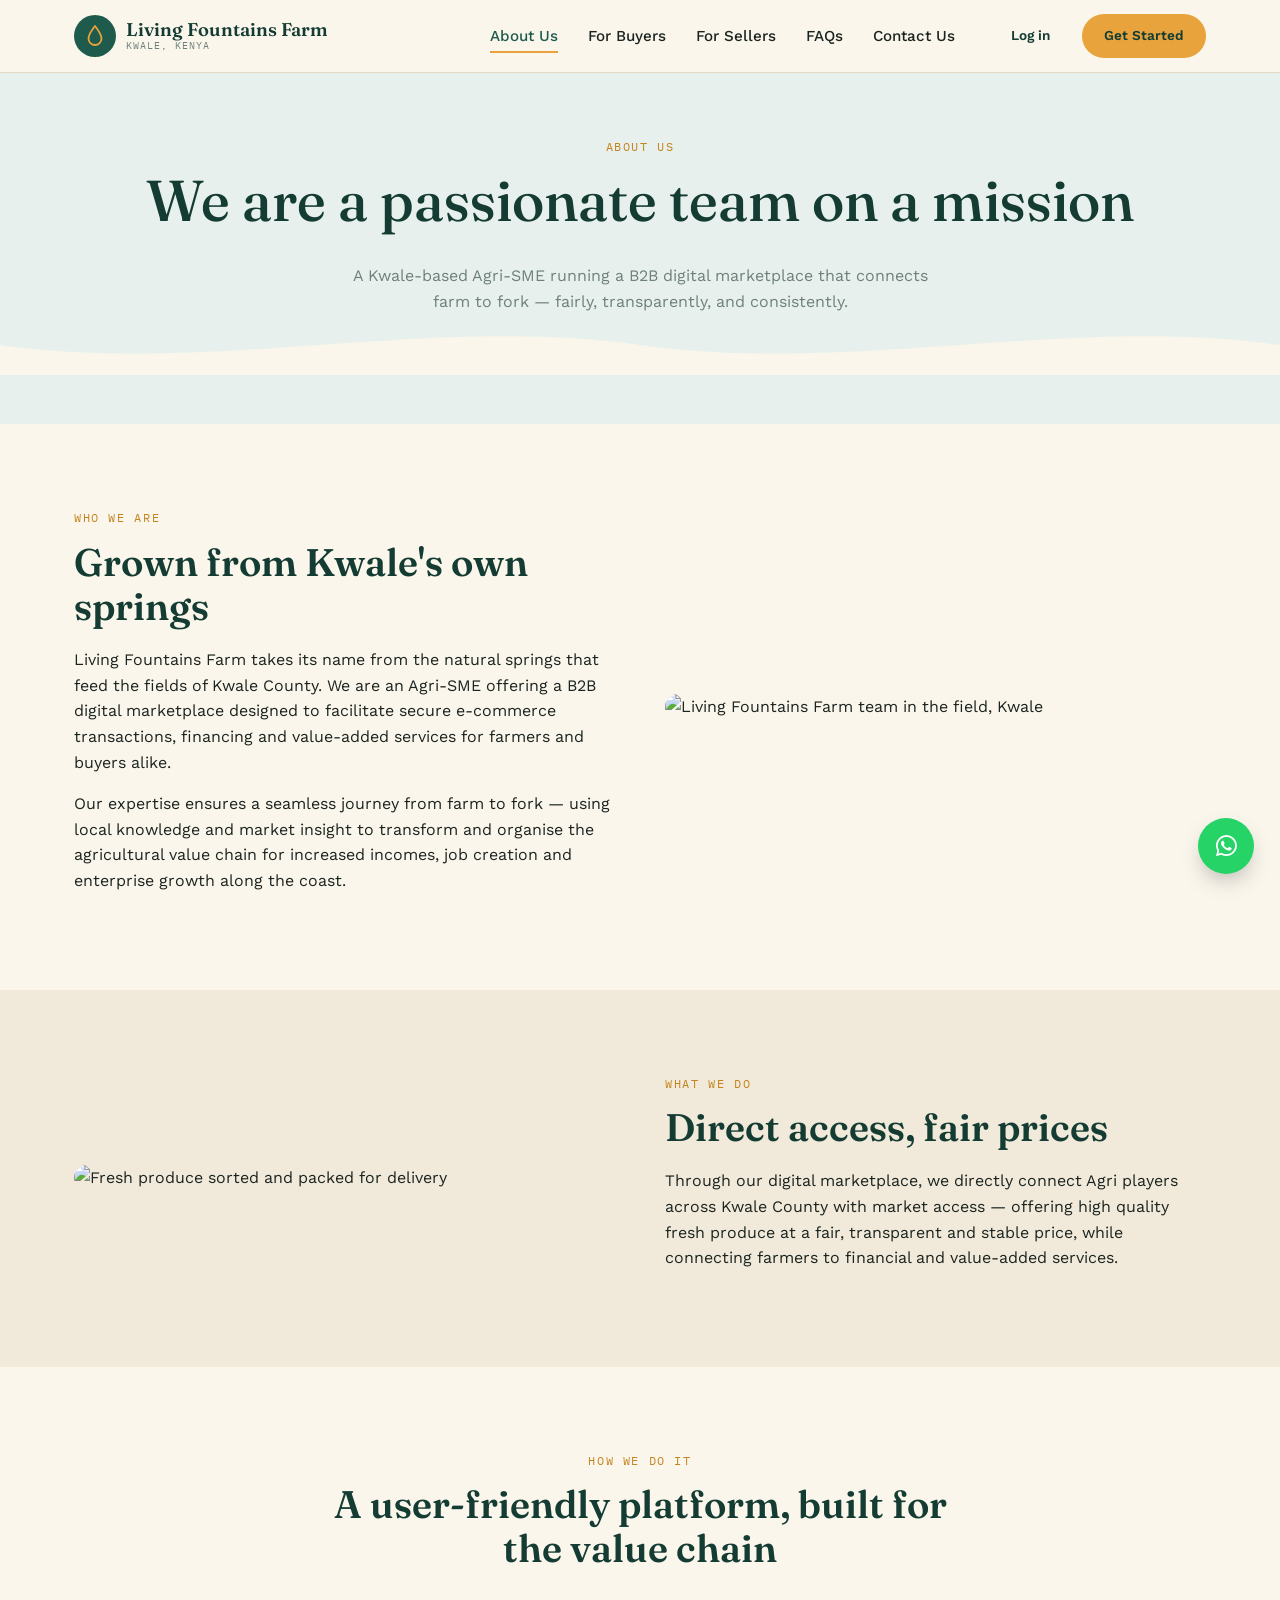
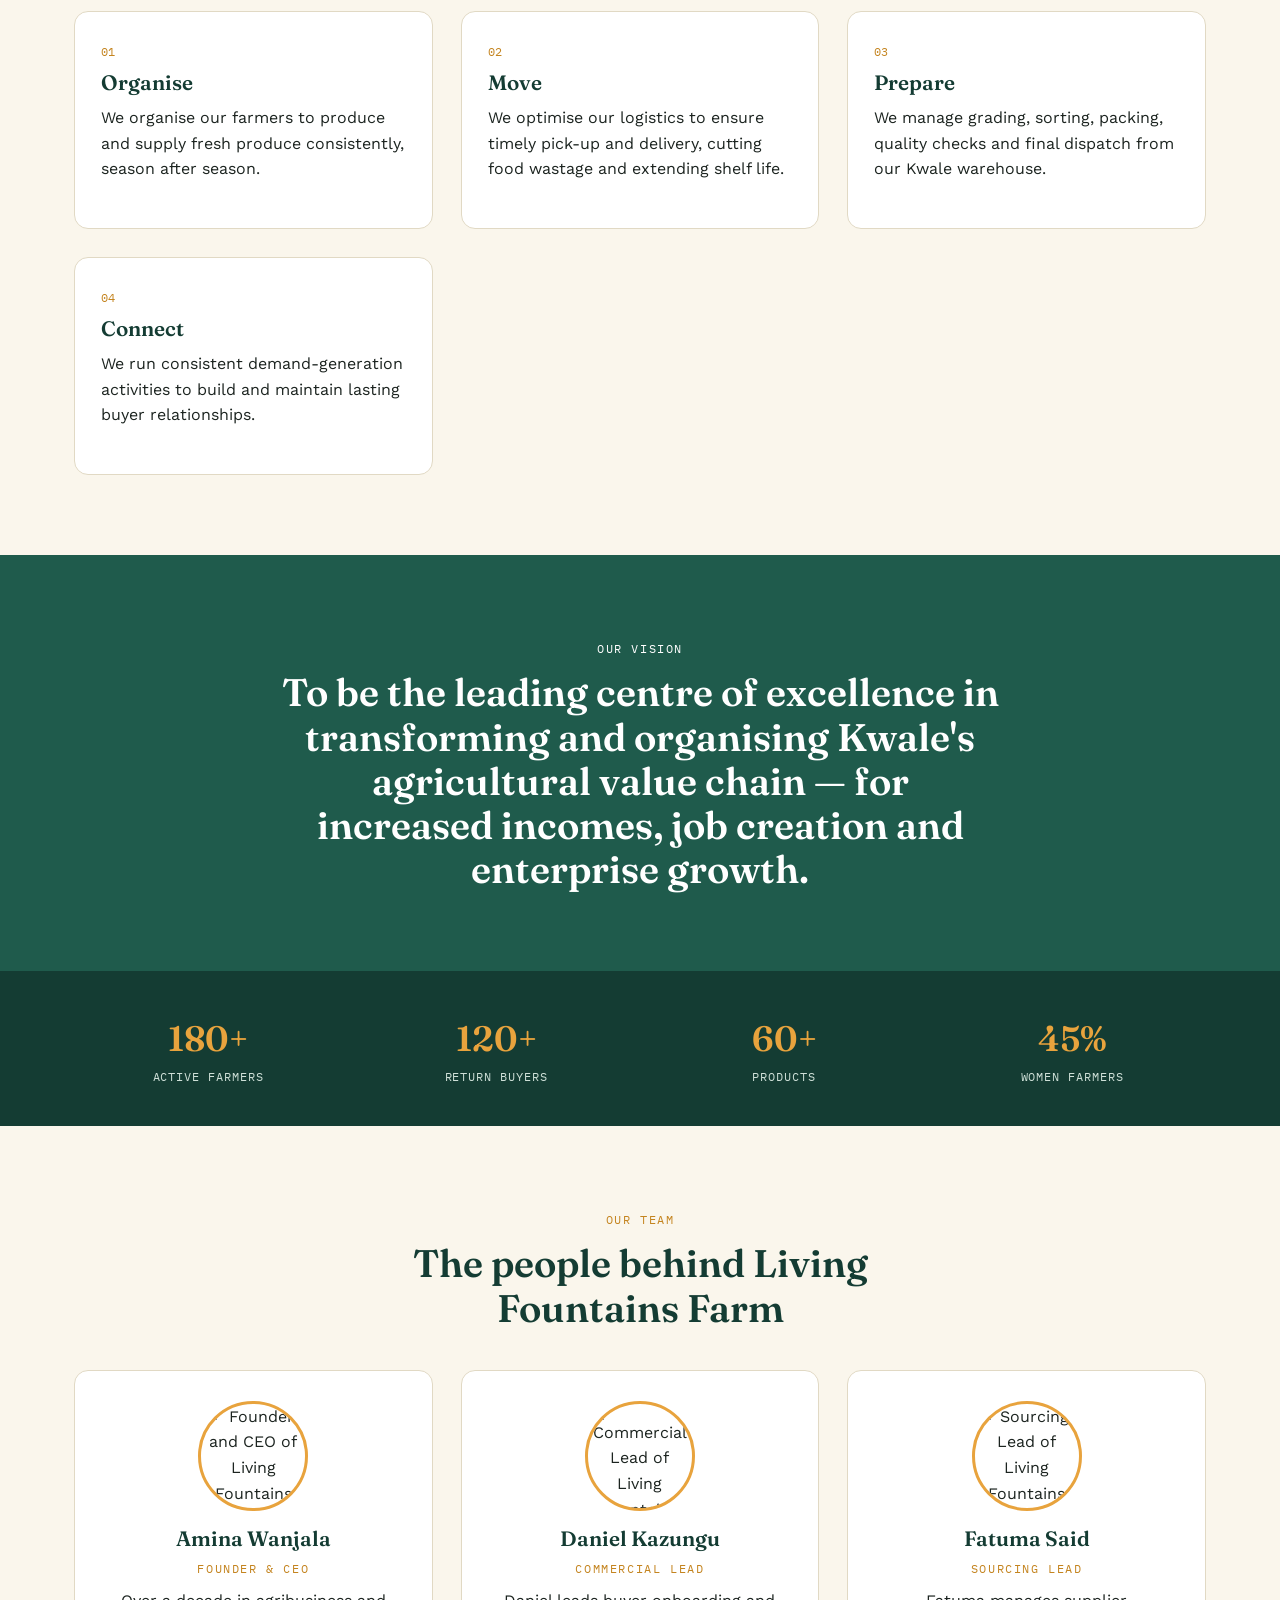
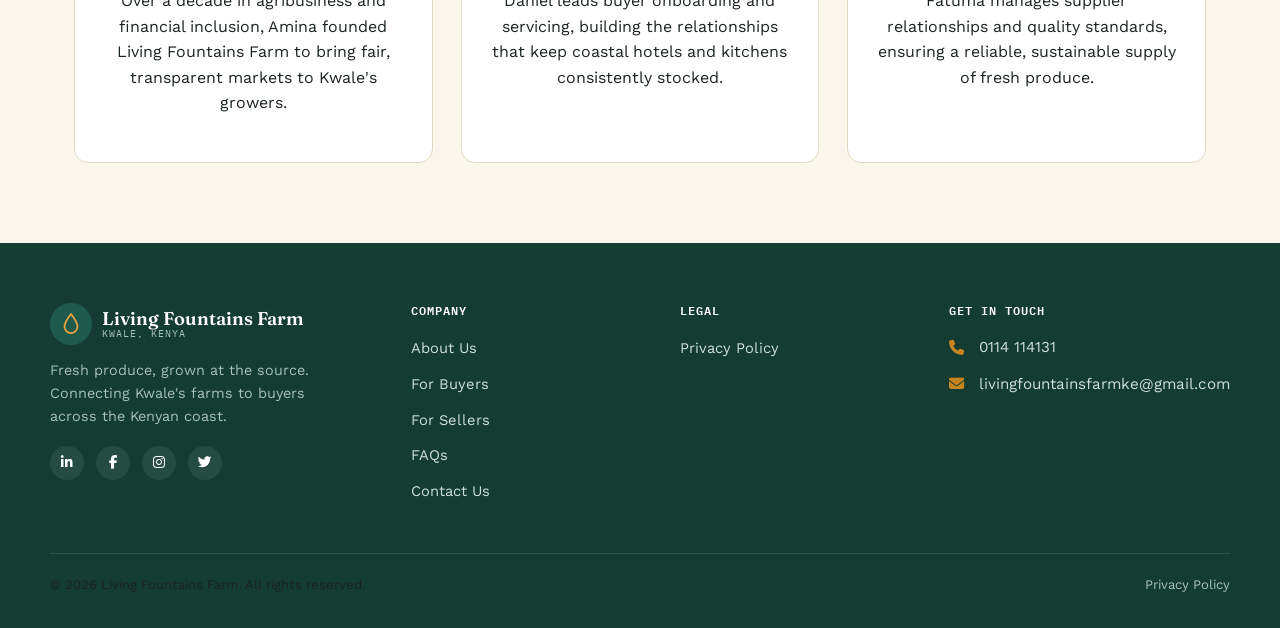
==== about.html @ 210768a9 "Add files via upload" ====
<!DOCTYPE html>
<html lang="en">
<head>
<meta charset="UTF-8">
<meta name="viewport" content="width=device-width, initial-scale=1.0, viewport-fit=cover">
<title>About Us · Living Fountains Farm</title>
<meta name="description" content="Living Fountains Farm is a Kwale-based agri-marketplace connecting local farmers to buyers with fair pricing and reliable logistics.">
<link rel="canonical" href="https://livingfountainsfarm.co.ke/about.html">
<link href="https://fonts.googleapis.com/css2?family=Fraunces:ital,opsz,wght@0,9..144,400;0,9..144,500;0,9..144,600;0,9..144,700;1,9..144,500&family=Work+Sans:wght@300;400;500;600;700&family=IBM+Plex+Mono:wght@400;500&display=swap" rel="stylesheet">
<link rel="stylesheet" href="https://cdnjs.cloudflare.com/ajax/libs/font-awesome/6.5.1/css/all.min.css">
<link rel="stylesheet" href="style.css">
</head>
<body>

<header class="header">
  <div class="navbar">
    <a href="index.html" class="logo-link">
      <span class="logo-mark"><svg viewBox="0 0 24 24" fill="none" stroke="#E8A33D" stroke-width="1.8" stroke-linecap="round" stroke-linejoin="round"><path d="M12 2c0 0-6.5 8.2-6.5 12.5A6.5 6.5 0 0012 21a6.5 6.5 0 006.5-6.5C18.5 10.2 12 2 12 2z"/></svg></span>
      <span class="logo-text">Living Fountains Farm<span>Kwale, Kenya</span></span>
    </a>
    <div class="nav-menu-wrap" id="navMenu">
      <ul class="nav-links">
        <li><a href="about.html" class="active">About Us</a></li>
        <li><a href="for-buyers.html">For Buyers</a></li>
        <li><a href="for-sellers.html">For Sellers</a></li>
        <li><a href="faqs.html">FAQs</a></li>
        <li><a href="contact.html">Contact Us</a></li>
      </ul>
      <div class="nav-right">
        <a href="login.html" class="btn btn-ghost btn-small">Log in</a>
        <a href="get-started.html" class="btn btn-primary btn-small">Get Started</a>
      </div>
    </div>
    <button class="hamburger" id="hamburger" aria-label="Toggle menu"><span class="bar"></span><span class="bar"></span><span class="bar"></span></button>
  </div>
</header>

<section class="page-hero">
  <div class="container">
    <span class="eyebrow">About Us</span>
    <h1>We are a passionate team on a mission</h1>
    <p>A Kwale-based Agri-SME running a B2B digital marketplace that connects farm to fork — fairly, transparently, and consistently.</p>
  </div>
  <div class="wave-divider"><svg viewBox="0 0 1200 60" preserveAspectRatio="none"><path d="M0,30 C200,60 400,0 600,30 C800,60 1000,0 1200,30 L1200,60 L0,60 Z" fill="#FAF6EC"></path></svg></div>
</section>

<section class="section">
  <div class="container two-col">
    <div>
      <span class="eyebrow">Who we are</span>
      <h2>Grown from Kwale's own springs</h2>
      <p>Living Fountains Farm takes its name from the natural springs that feed the fields of Kwale County. We are an Agri-SME offering a B2B digital marketplace designed to facilitate secure e-commerce transactions, financing and value-added services for farmers and buyers alike.</p>
      <p>Our expertise ensures a seamless journey from farm to fork — using local knowledge and market insight to transform and organise the agricultural value chain for increased incomes, job creation and enterprise growth along the coast.</p>
    </div>
    <img src="https://picsum.photos/seed/lff-about-team/700/520" alt="Living Fountains Farm team in the field, Kwale">
  </div>
</section>

<section class="section section-alt">
  <div class="container two-col">
    <img src="https://picsum.photos/seed/lff-produce/700/520" alt="Fresh produce sorted and packed for delivery">
    <div>
      <span class="eyebrow">What we do</span>
      <h2>Direct access, fair prices</h2>
      <p>Through our digital marketplace, we directly connect Agri players across Kwale County with market access — offering high quality fresh produce at a fair, transparent and stable price, while connecting farmers to financial and value-added services.</p>
    </div>
  </div>
</section>

<section class="section">
  <div class="container">
    <div class="section-head center">
      <span class="eyebrow">How we do it</span>
      <h2>A user-friendly platform, built for the value chain</h2>
    </div>
    <div class="card-grid">
      <div class="card">
        <span class="card-num">01</span>
        <h3>Organise</h3>
        <p>We organise our farmers to produce and supply fresh produce consistently, season after season.</p>
      </div>
      <div class="card">
        <span class="card-num">02</span>
        <h3>Move</h3>
        <p>We optimise our logistics to ensure timely pick-up and delivery, cutting food wastage and extending shelf life.</p>
      </div>
      <div class="card">
        <span class="card-num">03</span>
        <h3>Prepare</h3>
        <p>We manage grading, sorting, packing, quality checks and final dispatch from our Kwale warehouse.</p>
      </div>
      <div class="card">
        <span class="card-num">04</span>
        <h3>Connect</h3>
        <p>We run consistent demand-generation activities to build and maintain lasting buyer relationships.</p>
      </div>
    </div>
  </div>
</section>

<section class="section section-teal">
  <div class="container center">
    <span class="eyebrow">Our vision</span>
    <h2 style="max-width:720px; margin:0 auto;">To be the leading centre of excellence in transforming and organising Kwale's agricultural value chain — for increased incomes, job creation and enterprise growth.</h2>
  </div>
</section>

<section class="stats-strip">
  <div class="container stats-grid">
    <div><div class="stat-num">180+</div><div class="stat-label">Active Farmers</div></div>
    <div><div class="stat-num">120+</div><div class="stat-label">Return Buyers</div></div>
    <div><div class="stat-num">60+</div><div class="stat-label">Products</div></div>
    <div><div class="stat-num">45%</div><div class="stat-label">Women Farmers</div></div>
  </div>
</section>

<section class="section">
  <div class="container">
    <div class="section-head center">
      <span class="eyebrow">Our team</span>
      <h2>The people behind Living Fountains Farm</h2>
    </div>
    <div class="card-grid">
      <div class="card center">
        <img src="https://picsum.photos/seed/lff-founder1/200/200" alt="Founder and CEO of Living Fountains Farm" style="width:110px;height:110px;border-radius:50%;margin:0 auto 16px;object-fit:cover;border:3px solid var(--lf-gold);">
        <h3 style="margin-bottom:4px;">Amina Wanjala</h3>
        <p class="eyebrow" style="margin-bottom:10px;">Founder &amp; CEO</p>
        <p>Over a decade in agribusiness and financial inclusion, Amina founded Living Fountains Farm to bring fair, transparent markets to Kwale's growers.</p>
      </div>
      <div class="card center">
        <img src="https://picsum.photos/seed/lff-founder2/200/200" alt="Commercial Lead of Living Fountains Farm" style="width:110px;height:110px;border-radius:50%;margin:0 auto 16px;object-fit:cover;border:3px solid var(--lf-gold);">
        <h3 style="margin-bottom:4px;">Daniel Kazungu</h3>
        <p class="eyebrow" style="margin-bottom:10px;">Commercial Lead</p>
        <p>Daniel leads buyer onboarding and servicing, building the relationships that keep coastal hotels and kitchens consistently stocked.</p>
      </div>
      <div class="card center">
        <img src="https://picsum.photos/seed/lff-founder3/200/200" alt="Sourcing Lead of Living Fountains Farm" style="width:110px;height:110px;border-radius:50%;margin:0 auto 16px;object-fit:cover;border:3px solid var(--lf-gold);">
        <h3 style="margin-bottom:4px;">Fatuma Said</h3>
        <p class="eyebrow" style="margin-bottom:10px;">Sourcing Lead</p>
        <p>Fatuma manages supplier relationships and quality standards, ensuring a reliable, sustainable supply of fresh produce.</p>
      </div>
    </div>
  </div>
</section>

<footer class="footer">
  <div class="container footer-top">
    <div class="footer-grid">
      <div class="footer-col">
        <div class="logo-link" style="margin-bottom:14px;">
          <span class="logo-mark"><svg viewBox="0 0 24 24" fill="none" stroke="#E8A33D" stroke-width="1.8" stroke-linecap="round" stroke-linejoin="round"><path d="M12 2c0 0-6.5 8.2-6.5 12.5A6.5 6.5 0 0012 21a6.5 6.5 0 006.5-6.5C18.5 10.2 12 2 12 2z"/></svg></span>
          <span class="logo-text" style="color:#fff;">Living Fountains Farm<span style="color:#a9c1b6;">Kwale, Kenya</span></span>
        </div>
        <p class="footer-brand-desc">Fresh produce, grown at the source. Connecting Kwale's farms to buyers across the Kenyan coast.</p>
        <div class="social-row">
          <a href="#" aria-label="LinkedIn"><i class="fab fa-linkedin-in"></i></a>
          <a href="#" aria-label="Facebook"><i class="fab fa-facebook-f"></i></a>
          <a href="#" aria-label="Instagram"><i class="fab fa-instagram"></i></a>
          <a href="#" aria-label="Twitter"><i class="fab fa-twitter"></i></a>
        </div>
      </div>
      <div class="footer-col">
        <h4>Company</h4>
        <ul class="footer-links">
          <li><a href="about.html">About Us</a></li>
          <li><a href="for-buyers.html">For Buyers</a></li>
          <li><a href="for-sellers.html">For Sellers</a></li>
          <li><a href="faqs.html">FAQs</a></li>
          <li><a href="contact.html">Contact Us</a></li>
        </ul>
      </div>
      <div class="footer-col">
        <h4>Legal</h4>
        <ul class="footer-links"><li><a href="privacy-policy.html">Privacy Policy</a></li></ul>
      </div>
      <div class="footer-col">
        <h4>Get in touch</h4>
        <div class="footer-contact-item"><i class="fas fa-phone"></i><a href="tel:+254114114131">0114 114131</a></div>
        <div class="footer-contact-item"><i class="fas fa-envelope"></i><a href="mailto:livingfountainsfarmke@gmail.com">livingfountainsfarmke@gmail.com</a></div>
      </div>
    </div>
  </div>
  <div class="container footer-bottom">
    <p>© 2026 Living Fountains Farm. All rights reserved.</p>
    <a href="privacy-policy.html">Privacy Policy</a>
  </div>
</footer>

<a href="https://wa.me/254114114131" class="whatsapp-float" target="_blank" rel="noopener noreferrer" aria-label="Chat on WhatsApp"><i class="fab fa-whatsapp"></i></a>

<script src="script.js"></script>
</body>
</html>
---- style.css ----
/* ==========================================================================
   LIVING FOUNTAINS FARM — Design tokens
   Palette:
     --lf-teal       #1F5B4C  (deep spring-water teal — primary)
     --lf-teal-dark  #143C33  (headers/footer)
     --lf-gold       #E8A33D  (sun-ripened gold — accent / CTA)
     --lf-clay       #B9622A  (soil clay — secondary accent)
     --lf-cream      #FAF6EC  (page background)
     --lf-ink        #1C2420  (text)
     --lf-mist       #6E8079  (muted text)
   Type:
     Display: "Fraunces" (organic serif, grown not manufactured)
     Body:    "Work Sans" (clean, practical)
     Utility: "IBM Plex Mono" (labels, numerals, small caps data)
   Signature element: flowing wave dividers between sections — the "fountain
   line" — echoing the spring source the farm is named for.
   ========================================================================== */

@import url('https://fonts.googleapis.com/css2?family=Fraunces:ital,opsz,wght@0,9..144,400;0,9..144,500;0,9..144,600;0,9..144,700;1,9..144,500&family=Work+Sans:wght@300;400;500;600;700&family=IBM+Plex+Mono:wght@400;500&display=swap');

:root {
  --lf-teal: #1F5B4C;
  --lf-teal-dark: #143C33;
  --lf-teal-tint: #E7F0EC;
  --lf-gold: #E8A33D;
  --lf-gold-dark: #C4841F;
  --lf-clay: #B9622A;
  --lf-cream: #FAF6EC;
  --lf-cream-deep: #F1EADA;
  --lf-ink: #1C2420;
  --lf-mist: #6E8079;
  --lf-border: #E1D9C4;

  --font-display: 'Fraunces', serif;
  --font-body: 'Work Sans', sans-serif;
  --font-mono: 'IBM Plex Mono', monospace;

  --container-max: 1180px;
  --container-padding: 24px;
  --radius: 14px;
  --shadow-subtle: 0 10px 30px -18px rgba(20, 60, 51, 0.35);
}

* { box-sizing: border-box; }

html { scroll-behavior: smooth; }

body {
  margin: 0;
  font-family: var(--font-body);
  color: var(--lf-ink);
  background: var(--lf-cream);
  line-height: 1.6;
  -webkit-font-smoothing: antialiased;
}

img { max-width: 100%; display: block; }

a { color: inherit; }

.container {
  max-width: var(--container-max);
  margin: 0 auto;
  padding: 0 var(--container-padding);
}

h1, h2, h3, h4 {
  font-family: var(--font-display);
  color: var(--lf-teal-dark);
  line-height: 1.15;
  margin: 0 0 0.5em;
  font-weight: 600;
}

h1 { font-size: clamp(2.4rem, 5vw, 3.6rem); font-weight: 500; }
h2 { font-size: clamp(1.8rem, 3.2vw, 2.4rem); }
h3 { font-size: 1.3rem; }

p { margin: 0 0 1em; color: var(--lf-ink); }

.eyebrow {
  font-family: var(--font-mono);
  font-size: 0.72rem;
  letter-spacing: 0.14em;
  text-transform: uppercase;
  color: var(--lf-gold-dark);
  display: inline-block;
  margin-bottom: 12px;
}

/* ---------- Buttons ---------- */
.btn {
  display: inline-flex;
  align-items: center;
  gap: 8px;
  padding: 13px 28px;
  border-radius: 999px;
  font-family: var(--font-body);
  font-weight: 600;
  font-size: 0.95rem;
  text-decoration: none;
  border: 2px solid transparent;
  cursor: pointer;
  transition: transform 0.2s ease, box-shadow 0.2s ease, background 0.2s ease;
}
.btn-primary {
  background: var(--lf-gold);
  color: var(--lf-teal-dark);
}
.btn-primary:hover { background: var(--lf-gold-dark); transform: translateY(-2px); box-shadow: 0 10px 22px -10px rgba(196,132,31,0.6); }
.btn-outline {
  background: transparent;
  border-color: var(--lf-teal);
  color: var(--lf-teal);
}
.btn-outline:hover { background: var(--lf-teal); color: #fff; transform: translateY(-2px); }
.btn-ghost {
  background: transparent;
  color: var(--lf-teal-dark);
  padding: 13px 18px;
}
.btn-ghost:hover { color: var(--lf-gold-dark); }
.btn-small { padding: 9px 20px; font-size: 0.85rem; }
.btn-block { width: 100%; justify-content: center; }

/* ---------- Header / Nav ---------- */
.header {
  position: sticky;
  top: 0;
  z-index: 200;
  background: rgba(250, 246, 236, 0.92);
  backdrop-filter: blur(10px);
  border-bottom: 1px solid var(--lf-border);
}
.navbar {
  max-width: var(--container-max);
  margin: 0 auto;
  padding: 14px var(--container-padding);
  display: flex;
  align-items: center;
  justify-content: space-between;
  gap: 20px;
}
.logo-link {
  display: flex;
  align-items: center;
  gap: 10px;
  text-decoration: none;
}
.logo-mark {
  width: 42px;
  height: 42px;
  border-radius: 50%;
  background: var(--lf-teal);
  display: flex;
  align-items: center;
  justify-content: center;
  flex-shrink: 0;
}
.logo-mark svg { width: 24px; height: 24px; }
.logo-text {
  font-family: var(--font-display);
  font-weight: 600;
  font-size: 1.15rem;
  color: var(--lf-teal-dark);
  line-height: 1.1;
}
.logo-text span {
  display: block;
  font-family: var(--font-mono);
  font-size: 0.6rem;
  letter-spacing: 0.1em;
  color: var(--lf-mist);
  font-weight: 400;
  text-transform: uppercase;
}
.nav-links {
  list-style: none;
  display: flex;
  gap: 30px;
  margin: 0;
  padding: 0;
  font-weight: 500;
  font-size: 0.95rem;
}
.nav-links a {
  text-decoration: none;
  color: var(--lf-ink);
  padding: 6px 0;
  border-bottom: 2px solid transparent;
  transition: color 0.2s, border-color 0.2s;
}
.nav-links a:hover,
.nav-links a.active {
  color: var(--lf-teal);
  border-color: var(--lf-gold);
}
.nav-right {
  display: flex;
  align-items: center;
  gap: 10px;
}
.nav-menu-wrap {
  display: flex;
  align-items: center;
  gap: 34px;
}
.hamburger {
  display: none;
  flex-direction: column;
  gap: 5px;
  cursor: pointer;
  background: none;
  border: none;
  padding: 6px;
}
.hamburger .bar {
  width: 24px;
  height: 2px;
  background: var(--lf-teal-dark);
  display: block;
  transition: 0.25s;
}

/* ---------- Hero wave divider (signature element) ---------- */
.wave-divider {
  width: 100%;
  line-height: 0;
  transform: translateY(1px);
}
.wave-divider svg { width: 100%; height: 60px; display: block; }

/* ---------- Hero ---------- */
.hero {
  background: linear-gradient(180deg, var(--lf-teal-tint) 0%, var(--lf-cream) 100%);
  padding: 70px 0 0;
  overflow: hidden;
}
.hero-grid {
  display: grid;
  grid-template-columns: 1.1fr 0.9fr;
  gap: 50px;
  align-items: center;
  padding-bottom: 60px;
}
.hero-title .accent { color: var(--lf-gold-dark); font-style: italic; }
.hero-description { font-size: 1.1rem; color: var(--lf-mist); max-width: 520px; }
.hero-ctas { display: flex; gap: 14px; flex-wrap: wrap; margin: 28px 0 20px; }
.hero-note {
  font-size: 0.85rem;
  color: var(--lf-mist);
  border-left: 3px solid var(--lf-gold);
  padding-left: 12px;
  max-width: 480px;
}
.hero-image {
  position: relative;
  border-radius: 28px;
  overflow: hidden;
  box-shadow: var(--shadow-subtle);
  aspect-ratio: 4/5;
}
.hero-image img { width: 100%; height: 100%; object-fit: cover; }

/* ---------- Stats strip ---------- */
.stats-strip {
  background: var(--lf-teal-dark);
  color: #fff;
  padding: 40px 0;
}
.stats-grid {
  display: grid;
  grid-template-columns: repeat(4, 1fr);
  gap: 20px;
  text-align: center;
}
.stat-num {
  font-family: var(--font-display);
  font-size: 2.2rem;
  color: var(--lf-gold);
  font-weight: 600;
}
.stat-label {
  font-family: var(--font-mono);
  font-size: 0.72rem;
  letter-spacing: 0.08em;
  text-transform: uppercase;
  color: #cfe0d8;
}

/* ---------- Sections ---------- */
.section { padding: 80px 0; }
.section-tight { padding: 50px 0; }
.section-alt { background: var(--lf-cream-deep); }
.section-teal { background: var(--lf-teal); color: #fff; }
.section-teal h2, .section-teal h3, .section-teal .eyebrow { color: #fff; }
.section-teal p { color: #d9e6de; }

.section-head { max-width: 640px; margin: 0 0 40px; }
.section-head.center { margin-left: auto; margin-right: auto; text-align: center; }

/* ---------- Two-column feature ---------- */
.two-col {
  display: grid;
  grid-template-columns: 1fr 1fr;
  gap: 50px;
  align-items: center;
}
.two-col img { border-radius: var(--radius); box-shadow: var(--shadow-subtle); }

/* ---------- Cards ---------- */
.card-grid {
  display: grid;
  grid-template-columns: repeat(3, 1fr);
  gap: 28px;
}
.card {
  background: #fff;
  border: 1px solid var(--lf-border);
  border-radius: var(--radius);
  padding: 30px 26px;
  transition: transform 0.25s, box-shadow 0.25s;
}
.card:hover { transform: translateY(-6px); box-shadow: var(--shadow-subtle); }
.card-num {
  font-family: var(--font-mono);
  font-size: 0.75rem;
  color: var(--lf-gold-dark);
  margin-bottom: 10px;
  display: block;
}
.card-icon {
  width: 46px; height: 46px;
  border-radius: 12px;
  background: var(--lf-teal-tint);
  display: flex; align-items: center; justify-content: center;
  margin-bottom: 16px;
}
.card-icon svg { width: 24px; height: 24px; stroke: var(--lf-teal); }

/* ---------- Checklist ---------- */
.check-list { list-style: none; margin: 0 0 20px; padding: 0; }
.check-list li {
  display: flex;
  gap: 12px;
  margin-bottom: 14px;
  align-items: flex-start;
}
.check-list li::before {
  content: '';
  flex-shrink: 0;
  width: 20px; height: 20px;
  margin-top: 3px;
  border-radius: 50%;
  background: var(--lf-gold);
  background-image: url("data:image/svg+xml,%3Csvg xmlns='http://www.w3.org/2000/svg' viewBox='0 0 24 24' fill='none' stroke='%23143C33' stroke-width='3' stroke-linecap='round' stroke-linejoin='round'%3E%3Cpolyline points='20 6 9 17 4 12'/%3E%3C/svg%3E");
  background-repeat: no-repeat;
  background-position: center;
  background-size: 12px;
}

/* ---------- Testimonial ---------- */
.testimonial {
  background: var(--lf-cream-deep);
  border-radius: 24px;
  padding: 50px;
  position: relative;
}
.testimonial blockquote {
  font-family: var(--font-display);
  font-size: 1.4rem;
  font-style: italic;
  color: var(--lf-teal-dark);
  margin: 0 0 20px;
  line-height: 1.45;
}
.testimonial cite {
  font-family: var(--font-mono);
  font-size: 0.8rem;
  color: var(--lf-mist);
  font-style: normal;
}

/* ---------- Steps (numbered — real sequence) ---------- */
.steps-list { list-style: none; margin: 0; padding: 0; counter-reset: step; }
.steps-list li {
  counter-increment: step;
  display: flex;
  gap: 20px;
  padding: 22px 0;
  border-bottom: 1px solid var(--lf-border);
}
.steps-list li:last-child { border-bottom: none; }
.steps-list li::before {
  content: counter(step);
  font-family: var(--font-display);
  font-size: 1.3rem;
  color: var(--lf-gold-dark);
  width: 40px; height: 40px;
  flex-shrink: 0;
  border: 2px solid var(--lf-gold);
  border-radius: 50%;
  display: flex; align-items: center; justify-content: center;
}

/* ---------- ESG / value tiles ---------- */
.value-grid {
  display: grid;
  grid-template-columns: repeat(3, 1fr);
  gap: 24px;
}
.value-tile {
  background: #fff;
  border-radius: var(--radius);
  padding: 26px;
  border-left: 4px solid var(--lf-teal);
}
.value-tile.gold { border-left-color: var(--lf-gold); }
.value-tile.clay { border-left-color: var(--lf-clay); }
.value-tile .value-num { font-family: var(--font-display); font-size: 1.9rem; color: var(--lf-teal-dark); }

/* ---------- Tabs (Why buy/sell from us) ---------- */
.tabs { display: flex; flex-wrap: wrap; gap: 10px; margin-bottom: 30px; }
.tab-btn {
  font-family: var(--font-mono);
  font-size: 0.78rem;
  letter-spacing: 0.05em;
  text-transform: uppercase;
  padding: 10px 18px;
  border-radius: 999px;
  border: 1px solid var(--lf-border);
  background: #fff;
  cursor: pointer;
  color: var(--lf-mist);
}
.tab-btn.active { background: var(--lf-teal); color: #fff; border-color: var(--lf-teal); }
.tab-panel { display: none; }
.tab-panel.active { display: block; }

/* ---------- Partners strip ---------- */
.partners-strip {
  display: flex;
  flex-wrap: wrap;
  gap: 40px;
  align-items: center;
  justify-content: center;
  padding: 30px 0;
  opacity: 0.85;
}
.partner-chip {
  font-family: var(--font-mono);
  font-size: 0.85rem;
  letter-spacing: 0.04em;
  color: var(--lf-mist);
  border: 1px solid var(--lf-border);
  padding: 10px 20px;
  border-radius: 8px;
  background: #fff;
}

/* ---------- FAQ accordion ---------- */
.faq-list { max-width: 780px; margin: 0 auto; }
.faq-item {
  border-bottom: 1px solid var(--lf-border);
}
.faq-question {
  width: 100%;
  text-align: left;
  background: none;
  border: none;
  padding: 22px 0;
  font-family: var(--font-display);
  font-size: 1.1rem;
  color: var(--lf-teal-dark);
  display: flex;
  justify-content: space-between;
  align-items: center;
  cursor: pointer;
  gap: 20px;
}
.faq-question .icon { font-size: 1.4rem; color: var(--lf-gold-dark); transition: transform 0.25s; flex-shrink: 0; }
.faq-item.open .faq-question .icon { transform: rotate(45deg); }
.faq-answer {
  max-height: 0;
  overflow: hidden;
  transition: max-height 0.3s ease;
  color: var(--lf-mist);
}
.faq-item.open .faq-answer { max-height: 400px; }
.faq-answer-inner { padding-bottom: 22px; }
.faq-category { margin-bottom: 10px; }

/* ---------- Contact page ---------- */
.contact-grid {
  display: grid;
  grid-template-columns: 0.85fr 1.15fr;
  gap: 50px;
}
.contact-info h3 { margin-bottom: 20px; }
.footer-contact-item {
  display: flex;
  align-items: center;
  gap: 12px;
  font-size: 0.95rem;
}
.footer-contact-item i, .footer-contact-item svg { color: var(--lf-gold-dark); width: 18px; }
.contact-info a { text-decoration: none; }
.contact-info a:hover { color: var(--lf-teal); }
.location-item { margin-bottom: 26px; padding-bottom: 20px; border-bottom: 1px solid var(--lf-border); }
.location-item:last-child { border-bottom: none; }
.location-item h4 { font-size: 1.05rem; margin-bottom: 10px; display: flex; gap: 8px; align-items: center; }
.map-container { border-radius: 12px; overflow: hidden; box-shadow: var(--shadow-subtle); margin-top: 12px; }
.map-container iframe { width: 100%; height: 220px; border: 0; }

.contact-form { background: #fff; border-radius: 20px; padding: 36px; box-shadow: var(--shadow-subtle); }
.form-group { margin-bottom: 18px; }
.form-group label { display: block; font-weight: 600; font-size: 0.88rem; margin-bottom: 6px; color: var(--lf-teal-dark); }
.form-group input,
.form-group select,
.form-group textarea {
  width: 100%;
  padding: 12px 14px;
  border: 1px solid var(--lf-border);
  border-radius: 10px;
  font-family: var(--font-body);
  font-size: 0.95rem;
  background: var(--lf-cream);
  color: var(--lf-ink);
}
.form-group input:focus,
.form-group select:focus,
.form-group textarea:focus {
  outline: none;
  border-color: var(--lf-teal);
  box-shadow: 0 0 0 3px rgba(31,91,76,0.12);
}
.form-success { color: var(--lf-teal); background: var(--lf-teal-tint); padding: 12px 16px; border-radius: 10px; }
.form-error { color: #a33; background: #fdeeee; padding: 12px 16px; border-radius: 10px; }

/* ---------- Auth (Log in / Get Started) ---------- */
.auth-shell {
  min-height: calc(100vh - 220px);
  display: flex;
  align-items: center;
  justify-content: center;
  padding: 60px var(--container-padding);
  background: linear-gradient(180deg, var(--lf-teal-tint), var(--lf-cream));
}
.auth-card {
  width: 100%;
  max-width: 440px;
  background: #fff;
  border-radius: 22px;
  box-shadow: var(--shadow-subtle);
  padding: 40px;
}
.auth-header { text-align: center; margin-bottom: 26px; }
.role-toggle {
  display: grid;
  grid-template-columns: 1fr 1fr;
  gap: 8px;
  background: var(--lf-cream-deep);
  border-radius: 12px;
  padding: 6px;
  margin-bottom: 28px;
}
.role-btn {
  border: none;
  background: transparent;
  padding: 10px;
  border-radius: 8px;
  font-weight: 600;
  font-size: 0.9rem;
  color: var(--lf-mist);
  cursor: pointer;
}
.role-btn.active { background: var(--lf-teal); color: #fff; }
.auth-panel { display: none; }
.auth-panel.active { display: block; }
.auth-switch { text-align: center; margin-top: 20px; font-size: 0.9rem; color: var(--lf-mist); }
.auth-switch a { color: var(--lf-teal); font-weight: 600; text-decoration: none; }
.auth-divider { text-align: center; color: var(--lf-mist); font-size: 0.8rem; margin: 18px 0; position: relative; }
.auth-divider::before, .auth-divider::after {
  content: ''; position: absolute; top: 50%; width: 40%; height: 1px; background: var(--lf-border);
}
.auth-divider::before { left: 0; } .auth-divider::after { right: 0; }

/* ---------- Footer ---------- */
.footer { background: var(--lf-teal-dark); color: #cfe0d8; padding-top: 0; }
.footer-top { padding: 60px 0 40px; }
.footer-grid {
  display: grid;
  grid-template-columns: 1.4fr 1fr 1fr 1fr;
  gap: 40px;
}
.footer-col h4 { color: #fff; font-family: var(--font-mono); font-size: 0.78rem; letter-spacing: 0.08em; text-transform: uppercase; margin-bottom: 18px; }
.footer-links { list-style: none; padding: 0; margin: 0; }
.footer-links li { margin-bottom: 10px; }
.footer-links a { text-decoration: none; color: #cfe0d8; font-size: 0.92rem; }
.footer-links a:hover { color: var(--lf-gold); }
.footer .footer-contact-item { margin-bottom: 12px; color: #cfe0d8; }
.footer .footer-contact-item a { text-decoration: none; color: #cfe0d8; }
.footer .footer-contact-item a:hover { color: var(--lf-gold); }
.footer-brand-desc { font-size: 0.9rem; color: #a9c1b6; max-width: 280px; margin-top: 14px; }
.social-row { display: flex; gap: 12px; margin-top: 18px; }
.social-row a {
  width: 34px; height: 34px; border-radius: 50%;
  background: rgba(255,255,255,0.08);
  display: flex; align-items: center; justify-content: center;
  color: #fff; text-decoration: none; font-size: 0.85rem;
  transition: background 0.2s;
}
.social-row a:hover { background: var(--lf-gold); color: var(--lf-teal-dark); }
.footer-bottom {
  border-top: 1px solid rgba(255,255,255,0.1);
  padding: 20px 0;
  font-size: 0.82rem;
  color: #a9c1b6;
  display: flex;
  justify-content: space-between;
  flex-wrap: wrap;
  gap: 10px;
}
.footer-bottom a { text-decoration: none; color: #a9c1b6; }
.footer-bottom a:hover { color: var(--lf-gold); }

/* ---------- Page hero (inner pages) ---------- */
.page-hero {
  background: var(--lf-teal-tint);
  padding: 60px 0 50px;
  text-align: center;
}
.page-hero p { max-width: 600px; margin: 0 auto; color: var(--lf-mist); }

/* ---------- Utility ---------- */
.center { text-align: center; }
.mt-30 { margin-top: 30px; }
.mb-0 { margin-bottom: 0; }

/* ---------- Floating WhatsApp ---------- */
.whatsapp-float {
  position: fixed;
  bottom: 26px; right: 26px;
  width: 56px; height: 56px;
  border-radius: 50%;
  background: #25D366;
  color: #fff;
  display: flex; align-items: center; justify-content: center;
  font-size: 1.5rem;
  text-decoration: none;
  box-shadow: 0 10px 24px -8px rgba(0,0,0,0.35);
  z-index: 150;
}

/* ---------- Responsive ---------- */
@media (max-width: 980px) {
  .hero-grid, .two-col, .contact-grid { grid-template-columns: 1fr; }
  .hero-image { order: -1; aspect-ratio: 16/9; }
  .card-grid { grid-template-columns: 1fr 1fr; }
  .stats-grid { grid-template-columns: 1fr 1fr; }
  .value-grid { grid-template-columns: 1fr; }
  .footer-grid { grid-template-columns: 1fr 1fr; }
}
@media (max-width: 768px) {
  .nav-menu-wrap { position: fixed; top: 72px; left: 0; right: 0; bottom: 0; background: var(--lf-cream); flex-direction: column; padding: 30px; gap: 24px; transform: translateX(100%); transition: transform 0.3s ease; overflow-y: auto; }
  .nav-menu-wrap.open { transform: translateX(0); }
  .nav-links { flex-direction: column; gap: 18px; font-size: 1.1rem; }
  .nav-right { flex-direction: column; align-items: stretch; width: 100%; }
  .hamburger { display: flex; }
  .card-grid { grid-template-columns: 1fr; }
  .stats-grid { grid-template-columns: 1fr 1fr; }
  .footer-grid { grid-template-columns: 1fr; }
  .footer-bottom { flex-direction: column; text-align: center; }
}
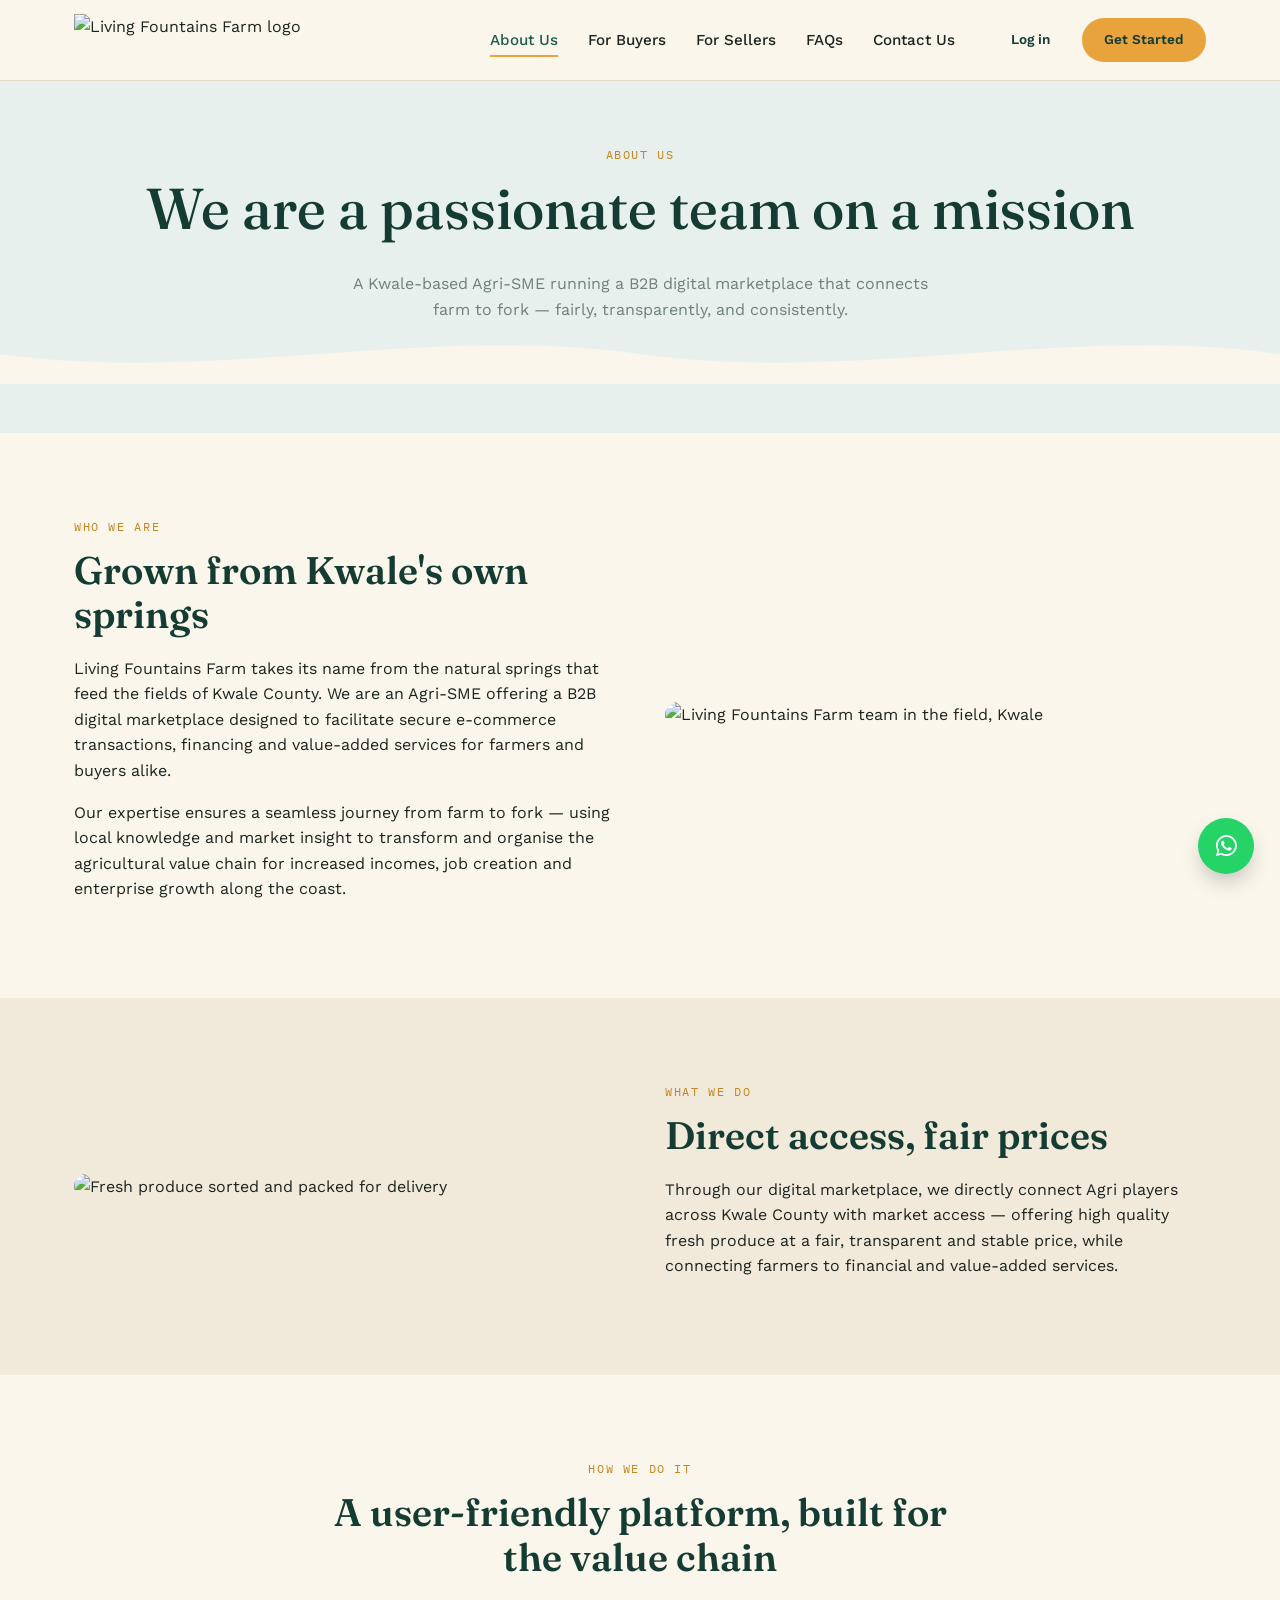
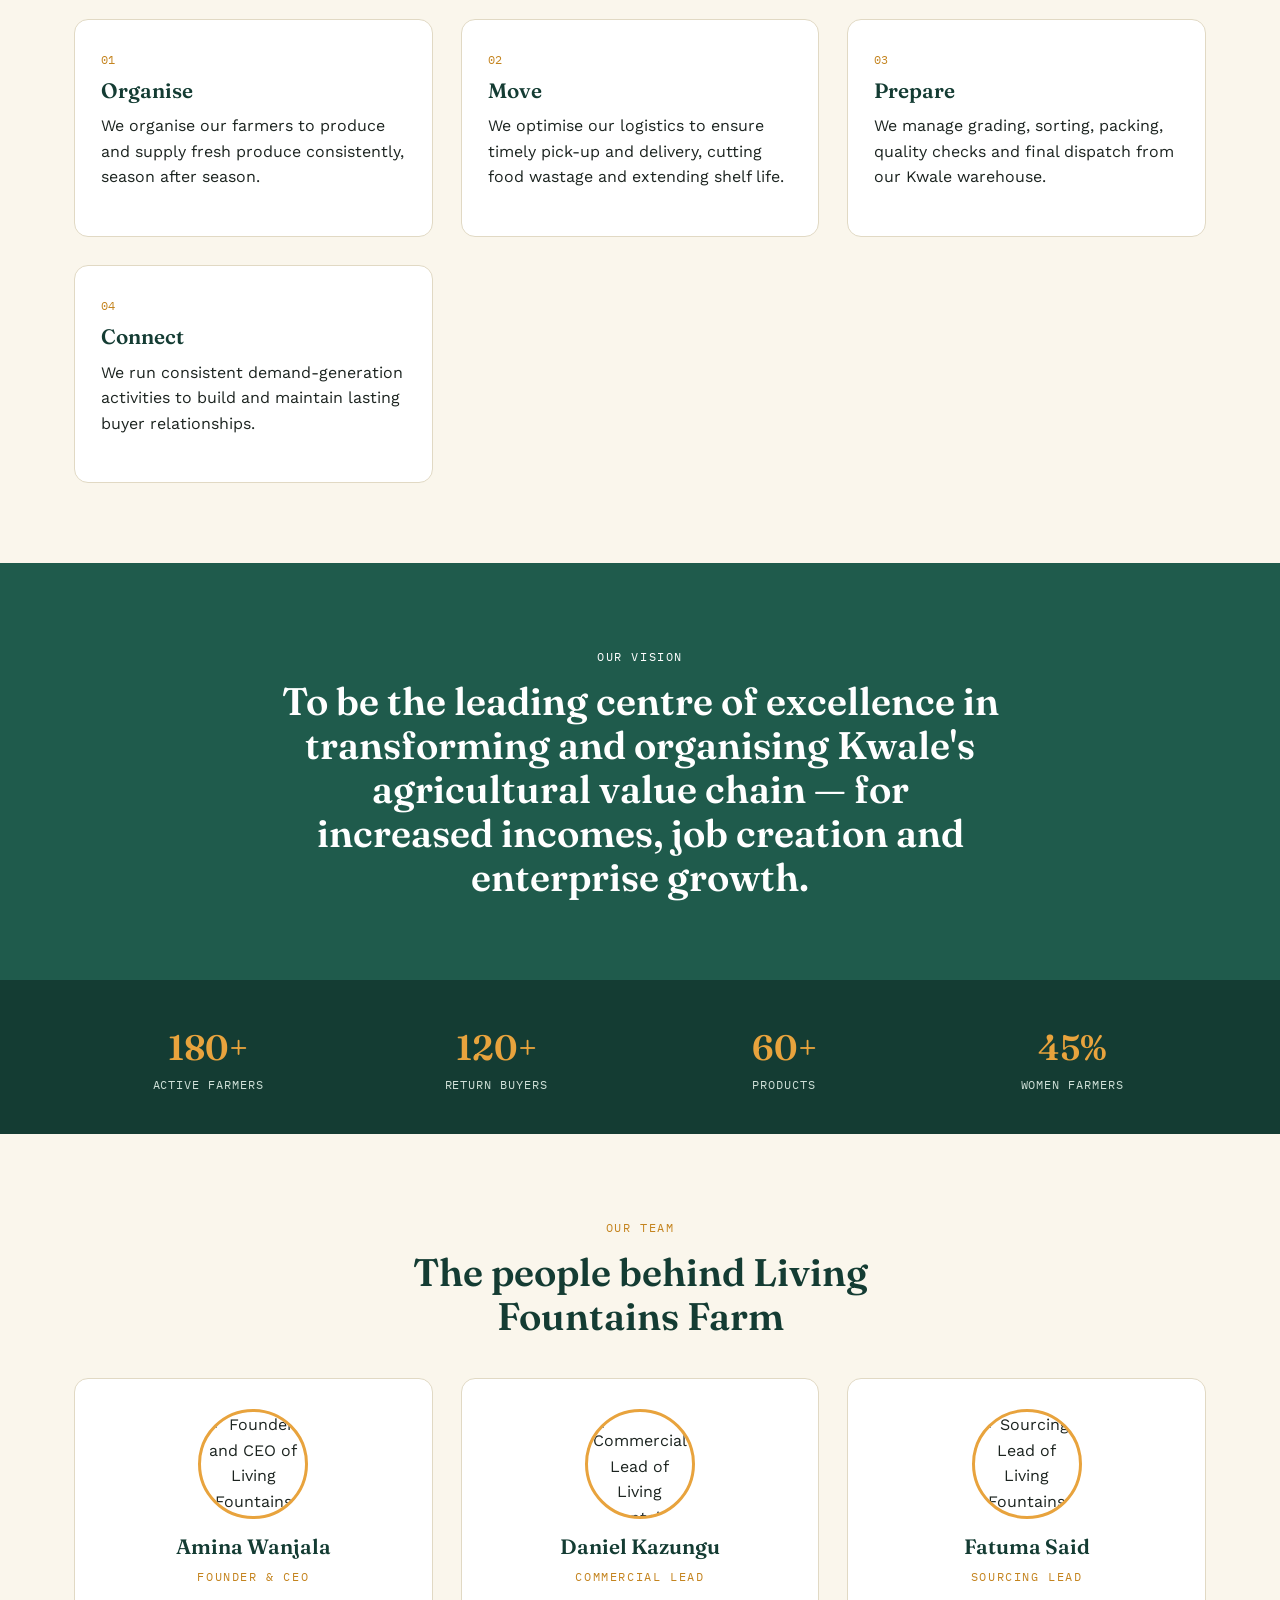
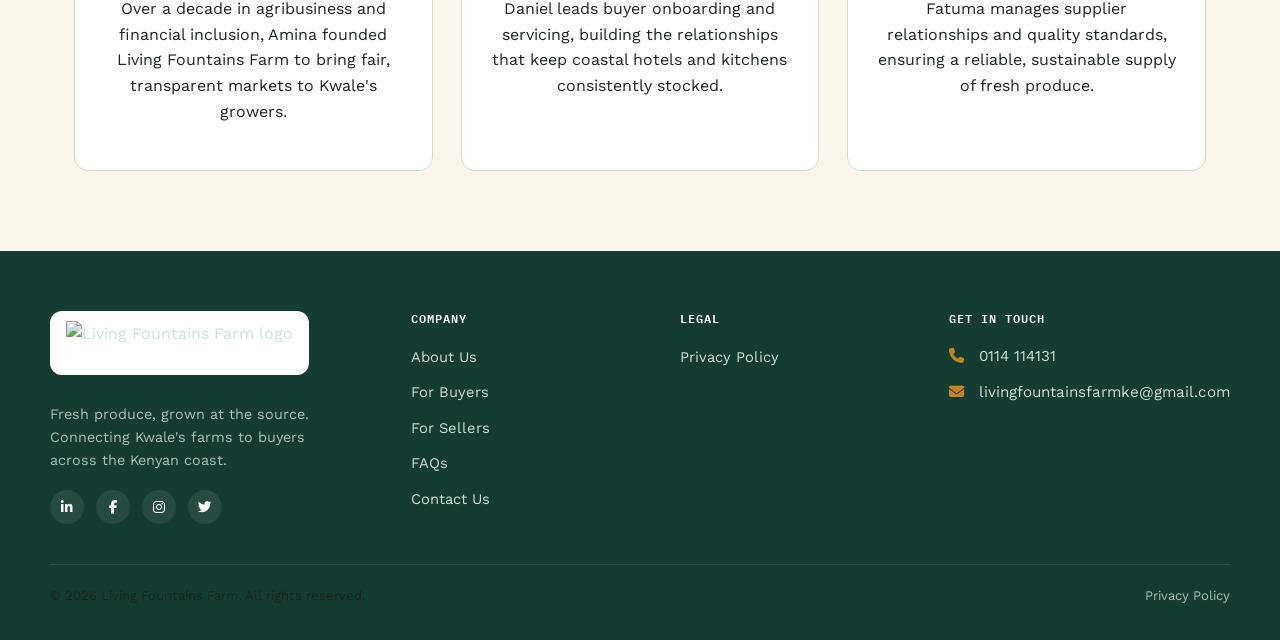
==== commit 65f49ec6: "Add files via upload" ====
--- a/about.html
+++ b/about.html
@@ -8,6 +8,7 @@
 <link rel="canonical" href="https://livingfountainsfarm.co.ke/about.html">
 <link href="https://fonts.googleapis.com/css2?family=Fraunces:ital,opsz,wght@0,9..144,400;0,9..144,500;0,9..144,600;0,9..144,700;1,9..144,500&family=Work+Sans:wght@300;400;500;600;700&family=IBM+Plex+Mono:wght@400;500&display=swap" rel="stylesheet">
 <link rel="stylesheet" href="https://cdnjs.cloudflare.com/ajax/libs/font-awesome/6.5.1/css/all.min.css">
+<link rel="icon" type="image/png" href="assets/favicon.png">
 <link rel="stylesheet" href="style.css">
 </head>
 <body>
@@ -15,8 +16,7 @@
 <header class="header">
   <div class="navbar">
     <a href="index.html" class="logo-link">
-      <span class="logo-mark"><svg viewBox="0 0 24 24" fill="none" stroke="#E8A33D" stroke-width="1.8" stroke-linecap="round" stroke-linejoin="round"><path d="M12 2c0 0-6.5 8.2-6.5 12.5A6.5 6.5 0 0012 21a6.5 6.5 0 006.5-6.5C18.5 10.2 12 2 12 2z"/></svg></span>
-      <span class="logo-text">Living Fountains Farm<span>Kwale, Kenya</span></span>
+      <img src="assets/logo.png" alt="Living Fountains Farm logo" style="height:52px;width:auto;display:block;">
     </a>
     <div class="nav-menu-wrap" id="navMenu">
       <ul class="nav-links">
@@ -52,13 +52,13 @@
       <p>Living Fountains Farm takes its name from the natural springs that feed the fields of Kwale County. We are an Agri-SME offering a B2B digital marketplace designed to facilitate secure e-commerce transactions, financing and value-added services for farmers and buyers alike.</p>
       <p>Our expertise ensures a seamless journey from farm to fork — using local knowledge and market insight to transform and organise the agricultural value chain for increased incomes, job creation and enterprise growth along the coast.</p>
     </div>
-    <img src="https://picsum.photos/seed/lff-about-team/700/520" alt="Living Fountains Farm team in the field, Kwale">
+    <img src="https://images.pexels.com/photos/18970098/pexels-photo-18970098.jpeg?auto=compress&cs=tinysrgb&w=700&h=520&fit=crop" alt="Living Fountains Farm team in the field, Kwale">
   </div>
 </section>
 
 <section class="section section-alt">
   <div class="container two-col">
-    <img src="https://picsum.photos/seed/lff-produce/700/520" alt="Fresh produce sorted and packed for delivery">
+    <img src="https://images.pexels.com/photos/19031117/pexels-photo-19031117.jpeg?auto=compress&cs=tinysrgb&w=700&h=520&fit=crop" alt="Fresh produce sorted and packed for delivery">
     <div>
       <span class="eyebrow">What we do</span>
       <h2>Direct access, fair prices</h2>
@@ -122,19 +122,19 @@
     </div>
     <div class="card-grid">
       <div class="card center">
-        <img src="https://picsum.photos/seed/lff-founder1/200/200" alt="Founder and CEO of Living Fountains Farm" style="width:110px;height:110px;border-radius:50%;margin:0 auto 16px;object-fit:cover;border:3px solid var(--lf-gold);">
+        <img src="https://images.pexels.com/photos/33993456/pexels-photo-33993456.jpeg?auto=compress&cs=tinysrgb&w=300&h=300&fit=crop" alt="Founder and CEO of Living Fountains Farm" style="width:110px;height:110px;border-radius:50%;margin:0 auto 16px;object-fit:cover;border:3px solid var(--lf-gold);">
         <h3 style="margin-bottom:4px;">Amina Wanjala</h3>
         <p class="eyebrow" style="margin-bottom:10px;">Founder &amp; CEO</p>
         <p>Over a decade in agribusiness and financial inclusion, Amina founded Living Fountains Farm to bring fair, transparent markets to Kwale's growers.</p>
       </div>
       <div class="card center">
-        <img src="https://picsum.photos/seed/lff-founder2/200/200" alt="Commercial Lead of Living Fountains Farm" style="width:110px;height:110px;border-radius:50%;margin:0 auto 16px;object-fit:cover;border:3px solid var(--lf-gold);">
+        <img src="https://images.pexels.com/photos/15897037/pexels-photo-15897037.jpeg?auto=compress&cs=tinysrgb&w=300&h=300&fit=crop" alt="Commercial Lead of Living Fountains Farm" style="width:110px;height:110px;border-radius:50%;margin:0 auto 16px;object-fit:cover;border:3px solid var(--lf-gold);">
         <h3 style="margin-bottom:4px;">Daniel Kazungu</h3>
         <p class="eyebrow" style="margin-bottom:10px;">Commercial Lead</p>
         <p>Daniel leads buyer onboarding and servicing, building the relationships that keep coastal hotels and kitchens consistently stocked.</p>
       </div>
       <div class="card center">
-        <img src="https://picsum.photos/seed/lff-founder3/200/200" alt="Sourcing Lead of Living Fountains Farm" style="width:110px;height:110px;border-radius:50%;margin:0 auto 16px;object-fit:cover;border:3px solid var(--lf-gold);">
+        <img src="https://images.pexels.com/photos/5529591/pexels-photo-5529591.jpeg?auto=compress&cs=tinysrgb&w=300&h=300&fit=crop" alt="Sourcing Lead of Living Fountains Farm" style="width:110px;height:110px;border-radius:50%;margin:0 auto 16px;object-fit:cover;border:3px solid var(--lf-gold);">
         <h3 style="margin-bottom:4px;">Fatuma Said</h3>
         <p class="eyebrow" style="margin-bottom:10px;">Sourcing Lead</p>
         <p>Fatuma manages supplier relationships and quality standards, ensuring a reliable, sustainable supply of fresh produce.</p>
@@ -147,9 +147,8 @@
   <div class="container footer-top">
     <div class="footer-grid">
       <div class="footer-col">
-        <div class="logo-link" style="margin-bottom:14px;">
-          <span class="logo-mark"><svg viewBox="0 0 24 24" fill="none" stroke="#E8A33D" stroke-width="1.8" stroke-linecap="round" stroke-linejoin="round"><path d="M12 2c0 0-6.5 8.2-6.5 12.5A6.5 6.5 0 0012 21a6.5 6.5 0 006.5-6.5C18.5 10.2 12 2 12 2z"/></svg></span>
-          <span class="logo-text" style="color:#fff;">Living Fountains Farm<span style="color:#a9c1b6;">Kwale, Kenya</span></span>
+        <div style="background:#fff; display:inline-block; border-radius:12px; padding:10px 16px; margin-bottom:14px;">
+          <img src="assets/logo.png" alt="Living Fountains Farm logo" style="height:44px;width:auto;display:block;">
         </div>
         <p class="footer-brand-desc">Fresh produce, grown at the source. Connecting Kwale's farms to buyers across the Kenyan coast.</p>
         <div class="social-row">
